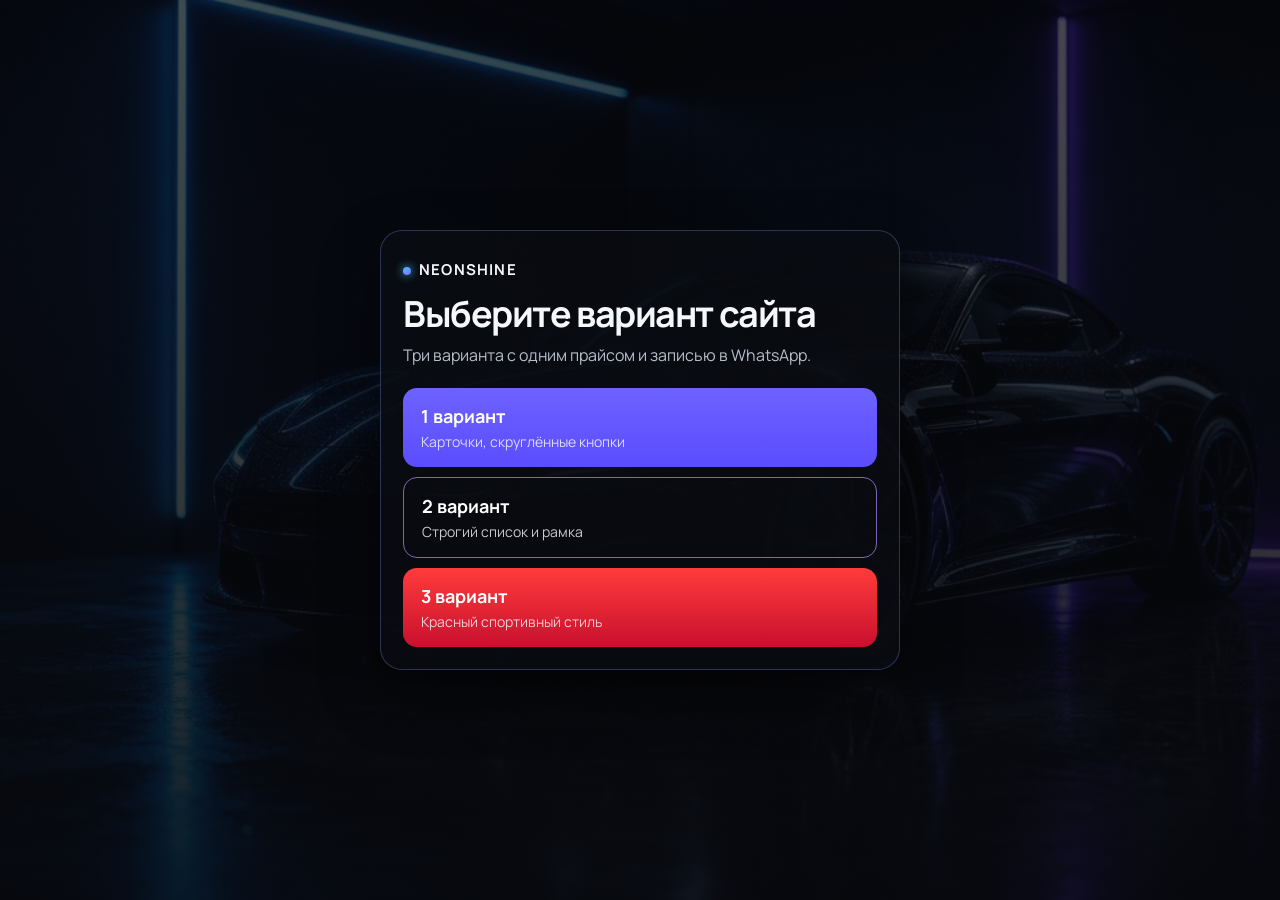
==== index.html @ c206eaa7 "Add the NeonShine landing with three design variants. EOF  Co-authored-by: Cursor <cursoragent@curso" ====
<!DOCTYPE html>
<html lang="ru">
  <head>
    <meta charset="UTF-8" />
    <meta name="viewport" content="width=device-width, initial-scale=1" />
    <meta name="description" content="NeonShine — выберите вариант лендинга студии детейлинга." />
    <meta name="theme-color" content="#07080c" />
    <title>NeonShine — выбор варианта</title>
    <link rel="preconnect" href="https://fonts.googleapis.com" />
    <link rel="preconnect" href="https://fonts.gstatic.com" crossorigin />
    <link
      href="https://fonts.googleapis.com/css2?family=Manrope:wght@500;700&display=swap"
      rel="stylesheet"
    />
    <link rel="stylesheet" href="gate.css" />
  </head>
  <body>
    <main class="gate">
      <section class="window" aria-labelledby="gate-title">
        <p class="brand">NeonShine</p>
        <h1 id="gate-title">Выберите вариант сайта</h1>
        <p class="lead">Три варианта с одним прайсом и записью в WhatsApp.</p>
        <div class="choices">
          <a class="choice" href="variant-1.html">
            <span class="choice__name">1 вариант</span>
            <span class="choice__note">Карточки, скруглённые кнопки</span>
          </a>
          <a class="choice choice--alt" href="variant-2.html">
            <span class="choice__name">2 вариант</span>
            <span class="choice__note">Строгий список и рамка</span>
          </a>
          <a class="choice choice--red" href="variant-3.html">
            <span class="choice__name">3 вариант</span>
            <span class="choice__note">Красный спортивный стиль</span>
          </a>
        </div>
      </section>
    </main>
  </body>
</html>
---- gate.css ----
:root {
  --text: #f5f7fb;
  --muted: #b7bdcb;
}

*,
*::before,
*::after {
  box-sizing: border-box;
}

html {
  scrollbar-width: thin;
  scrollbar-color: #7a6cff #11131a;
}

html::-webkit-scrollbar {
  width: 8px;
  height: 8px;
}

html::-webkit-scrollbar-track {
  background: #07080c;
}

html::-webkit-scrollbar-thumb {
  border: 2px solid #07080c;
  border-radius: 999px;
  background: linear-gradient(180deg, #4cc3ff, #7a6cff);
}

body {
  margin: 0;
  min-height: 100svh;
  color: var(--text);
  font-family: Manrope, "Segoe UI", sans-serif;
  background:
    linear-gradient(180deg, rgba(7, 8, 12, 0.72), rgba(7, 8, 12, 0.88)),
    url("assets/hero.png") center 40% / cover no-repeat,
    #07080c;
}

.gate {
  display: grid;
  min-height: 100svh;
  place-items: center;
  padding: 24px 16px;
}

.window {
  width: min(520px, 100%);
  padding: 28px 22px 22px;
  background: rgba(10, 12, 18, 0.88);
  border: 1px solid rgba(140, 160, 255, 0.28);
  border-radius: 22px;
  box-shadow: 0 24px 60px rgba(0, 0, 0, 0.45);
}

.brand {
  margin: 0;
  font-size: 15px;
  font-weight: 700;
  letter-spacing: 0.08em;
  text-transform: uppercase;
}

.brand::before {
  content: "";
  display: inline-block;
  width: 8px;
  height: 8px;
  margin-right: 8px;
  border-radius: 50%;
  background: linear-gradient(135deg, #4cc3ff, #7a6cff);
  box-shadow: 0 0 10px #4cc3ff;
}

h1,
p {
  margin: 0;
}

h1 {
  margin-top: 14px;
  font-size: clamp(28px, 7vw, 36px);
  letter-spacing: -0.04em;
  line-height: 1.1;
}

.lead {
  margin-top: 10px;
  color: var(--muted);
}

.choices {
  display: grid;
  gap: 10px;
  margin-top: 22px;
}

.choice {
  display: grid;
  gap: 4px;
  min-height: 72px;
  padding: 16px 18px;
  border-radius: 14px;
  background: linear-gradient(180deg, #6d62ff 0%, #5b4dff 100%);
  color: #fff;
  text-decoration: none;
}

.choice--alt {
  background: transparent;
  border: 1px solid rgba(176, 140, 255, 0.7);
}

.choice--red {
  background: linear-gradient(180deg, #ff3b3b 0%, #c8102e 100%);
  border: 0;
}

.choice__name {
  font-size: 18px;
  font-weight: 700;
}

.choice__note {
  color: rgba(255, 255, 255, 0.78);
  font-size: 14px;
}

.choice:focus-visible {
  outline: 2px solid #4cc3ff;
  outline-offset: 3px;
}

@media (hover: hover) {
  .choice:hover {
    filter: brightness(1.08);
  }
}
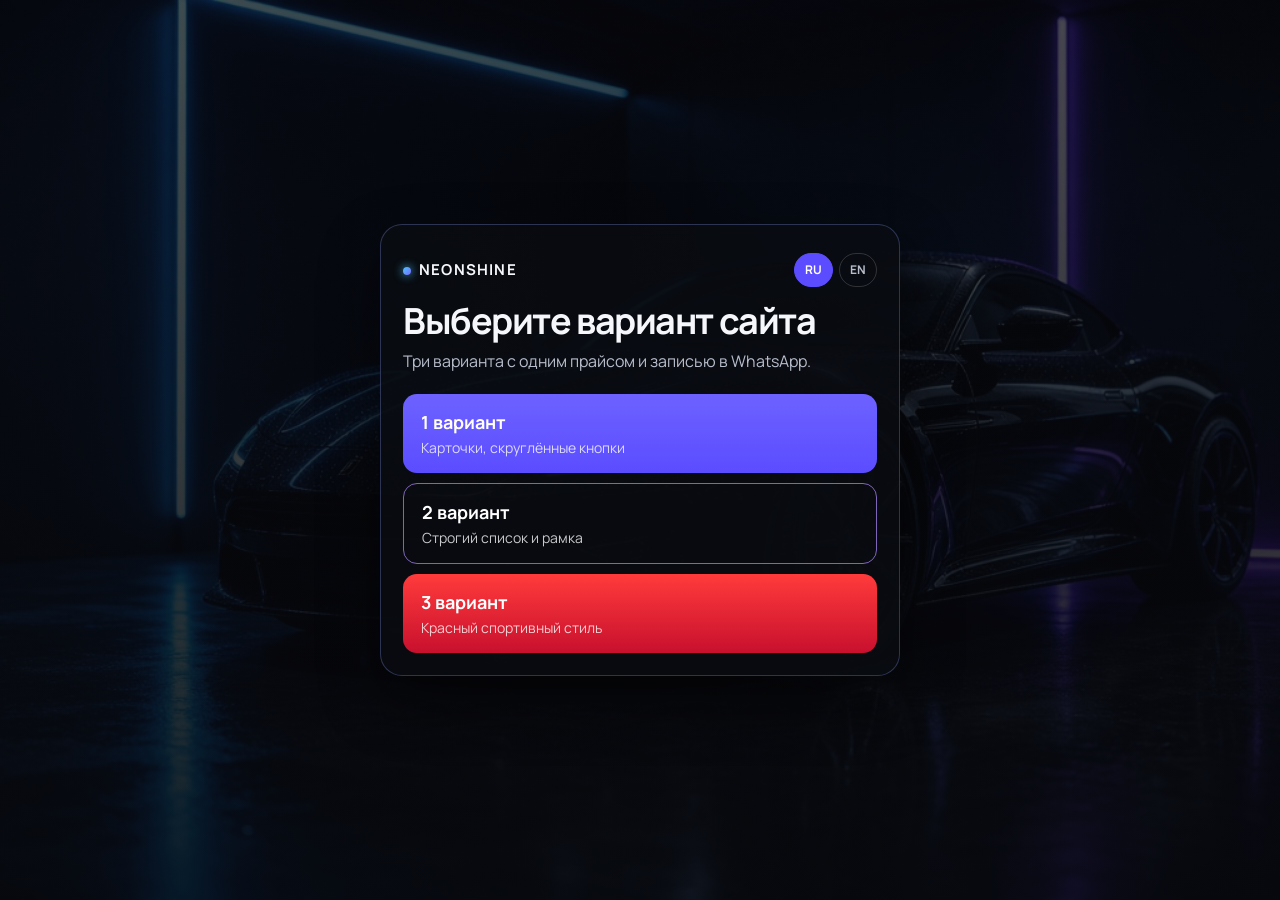
==== commit 49a87296: "Add Russian and English language switching across all landing versions. Co-authored-by: Cursor <curs" ====
--- a/index.html
+++ b/index.html
@@ -14,27 +14,34 @@
     />
     <link rel="stylesheet" href="gate.css" />
   </head>
-  <body>
+  <body data-page="gate">
     <main class="gate">
       <section class="window" aria-labelledby="gate-title">
-        <p class="brand">NeonShine</p>
-        <h1 id="gate-title">Выберите вариант сайта</h1>
-        <p class="lead">Три варианта с одним прайсом и записью в WhatsApp.</p>
+        <div class="window__top">
+          <p class="brand">NeonShine</p>
+          <div class="lang" role="group" data-i18n-aria="lang.label" aria-label="Язык">
+            <button type="button" data-set-lang="ru">RU</button>
+            <button type="button" data-set-lang="en">EN</button>
+          </div>
+        </div>
+        <h1 id="gate-title" data-i18n="gate.title">Выберите вариант сайта</h1>
+        <p class="lead" data-i18n="gate.lead">Три варианта с одним прайсом и записью в WhatsApp.</p>
         <div class="choices">
           <a class="choice" href="variant-1.html">
-            <span class="choice__name">1 вариант</span>
-            <span class="choice__note">Карточки, скруглённые кнопки</span>
+            <span class="choice__name" data-i18n="switch.1">1 вариант</span>
+            <span class="choice__note" data-i18n="choice.1">Карточки, скруглённые кнопки</span>
           </a>
           <a class="choice choice--alt" href="variant-2.html">
-            <span class="choice__name">2 вариант</span>
-            <span class="choice__note">Строгий список и рамка</span>
+            <span class="choice__name" data-i18n="switch.2">2 вариант</span>
+            <span class="choice__note" data-i18n="choice.2">Строгий список и рамка</span>
           </a>
           <a class="choice choice--red" href="variant-3.html">
-            <span class="choice__name">3 вариант</span>
-            <span class="choice__note">Красный спортивный стиль</span>
+            <span class="choice__name" data-i18n="switch.3">3 вариант</span>
+            <span class="choice__note" data-i18n="choice.3">Красный спортивный стиль</span>
           </a>
         </div>
       </section>
     </main>
+    <script src="i18n.js"></script>
   </body>
 </html>
--- a/gate.css
+++ b/gate.css
@@ -54,6 +54,42 @@
   border: 1px solid rgba(140, 160, 255, 0.28);
   border-radius: 22px;
   box-shadow: 0 24px 60px rgba(0, 0, 0, 0.45);
+}
+
+.window__top {
+  display: flex;
+  align-items: center;
+  justify-content: space-between;
+  gap: 12px;
+}
+
+.lang {
+  display: flex;
+  gap: 6px;
+}
+
+.lang button {
+  min-height: 34px;
+  padding: 0 10px;
+  border: 1px solid rgba(255, 255, 255, 0.16);
+  border-radius: 999px;
+  background: transparent;
+  color: #b7bdcb;
+  font: inherit;
+  font-size: 12px;
+  font-weight: 700;
+  cursor: pointer;
+}
+
+.lang button[aria-pressed="true"] {
+  border-color: #5b4dff;
+  background: #5b4dff;
+  color: #fff;
+}
+
+.lang button:focus-visible {
+  outline: 2px solid #4cc3ff;
+  outline-offset: 3px;
 }
 
 .brand {
